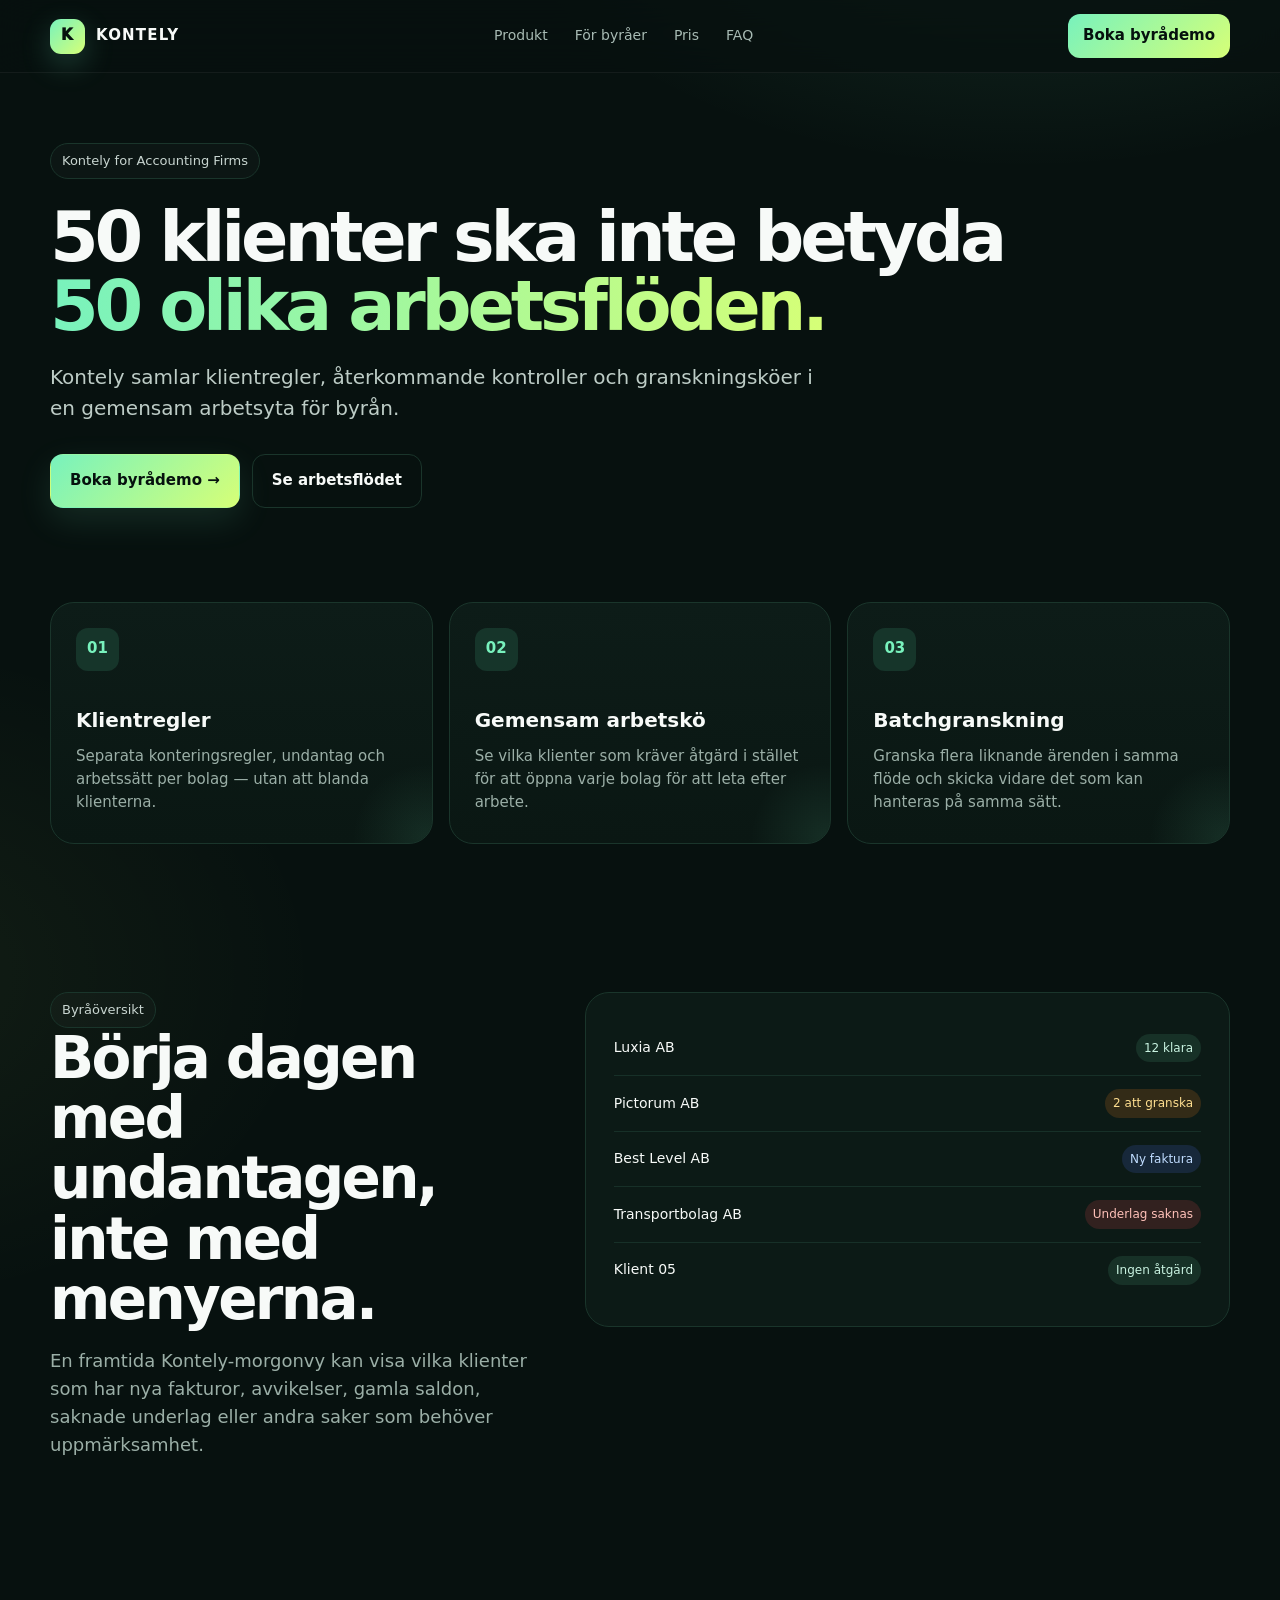
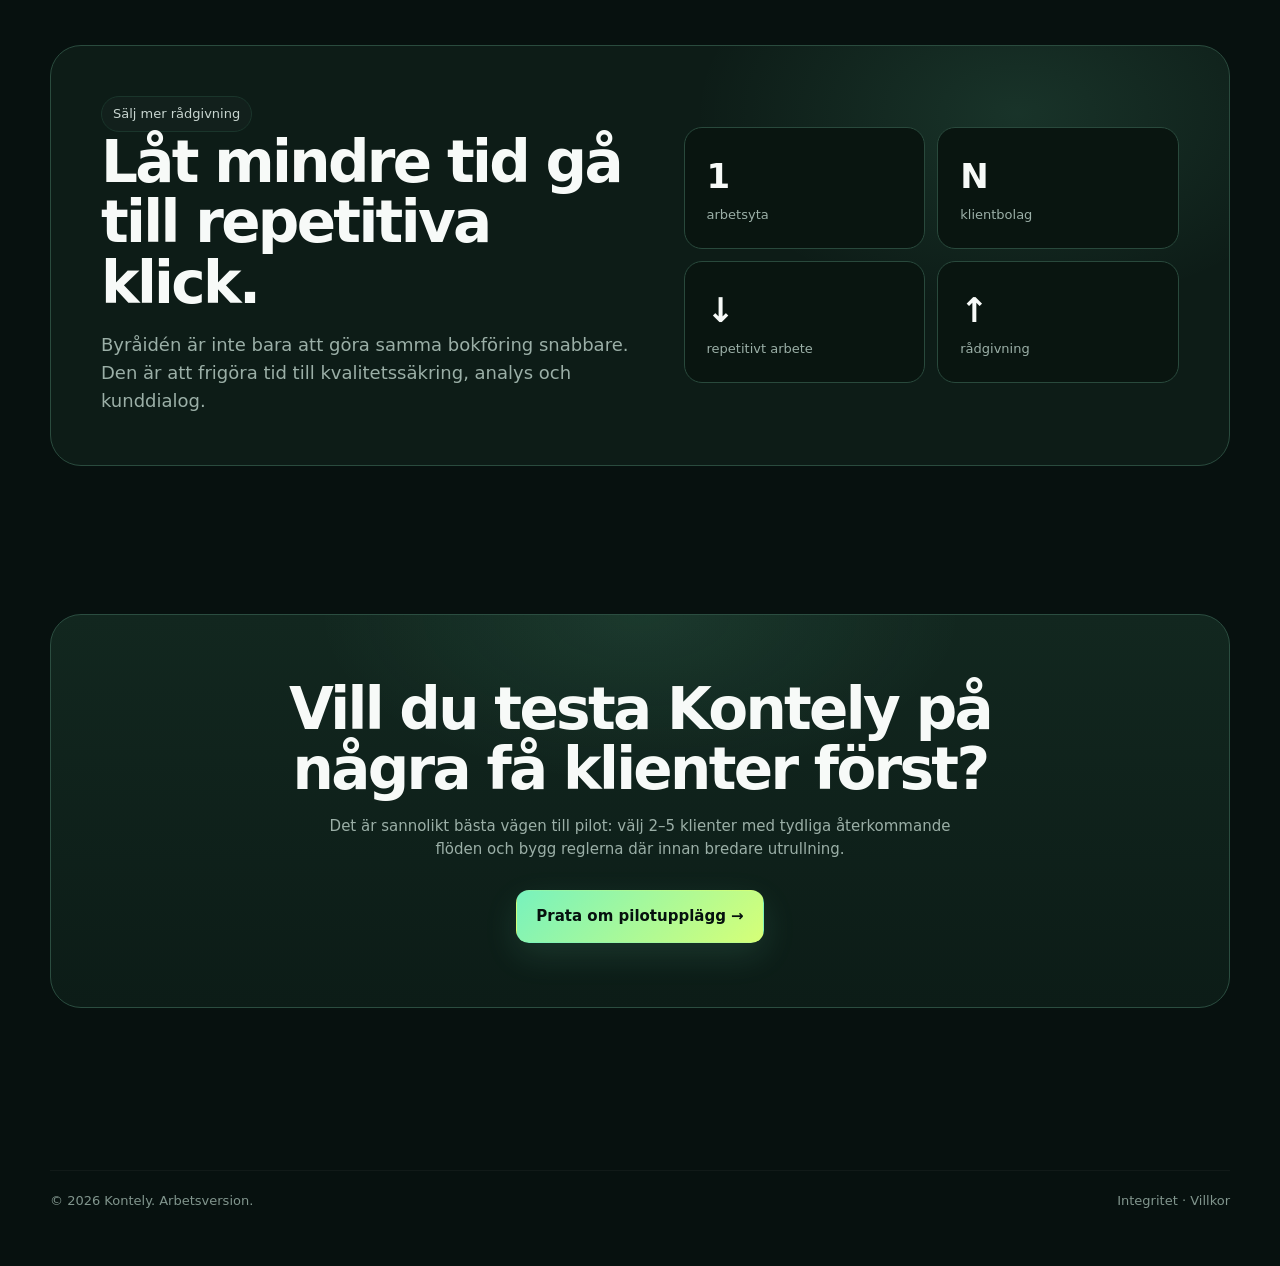
==== byra.html @ 3134841c "Add files via upload" ====
<!doctype html><html lang="sv"><head><meta charset="utf-8"><meta name="viewport" content="width=device-width,initial-scale=1"><title>För redovisningsbyråer — Kontely</title><meta name="description" content="Kontely för redovisningsbyråer: flera klienter, regler per bolag, batchgranskning och AI-stödda ekonomiflöden."><link rel="icon" href="favicon.svg"><link rel="stylesheet" href="styles.css"></head><body>
<nav><div class="wrap navin"><a class="brand" href="index.html"><span class="mark">K</span><span>KONTELY</span></a><div class="links"><a href="produkt.html">Produkt</a><a href="byra.html">För byråer</a><a href="index.html#pris">Pris</a><a href="index.html#faq">FAQ</a></div><div class="nav-actions"><a class="navcta primary" href="kontakt.html">Boka byrådemo</a></div></div></nav>
<main><section class="hero compact"><div class="wrap"><div class="eyebrow">Kontely for Accounting Firms</div><h1>50 klienter ska inte betyda <span class="grad">50 olika arbetsflöden.</span></h1><p class="lead">Kontely samlar klientregler, återkommande kontroller och granskningsköer i en gemensam arbetsyta för byrån.</p><div class="heroactions"><a class="btn primary" href="kontakt.html">Boka byrådemo →</a><a class="btn ghost" href="#byraflode">Se arbetsflödet</a></div></div></section>
<section class="section tight" id="byraflode"><div class="wrap"><div class="grid3"><article class="card feature-card"><div class="icon">01</div><h3>Klientregler</h3><p>Separata konteringsregler, undantag och arbetssätt per bolag — utan att blanda klienterna.</p></article><article class="card feature-card"><div class="icon">02</div><h3>Gemensam arbetskö</h3><p>Se vilka klienter som kräver åtgärd i stället för att öppna varje bolag för att leta efter arbete.</p></article><article class="card feature-card"><div class="icon">03</div><h3>Batchgranskning</h3><p>Granska flera liknande ärenden i samma flöde och skicka vidare det som kan hanteras på samma sätt.</p></article></div></div></section>
<section class="section"><div class="wrap split"><div><div class="eyebrow">Byråöversikt</div><h2>Börja dagen med undantagen, inte med menyerna.</h2><p class="sectionintro">En framtida Kontely-morgonvy kan visa vilka klienter som har nya fakturor, avvikelser, gamla saldon, saknade underlag eller andra saker som behöver uppmärksamhet.</p></div><div class="page-card"><div class="row"><span>Luxia AB</span><span class="pill">12 klara</span></div><div class="row"><span>Pictorum AB</span><span class="pill warn">2 att granska</span></div><div class="row"><span>Best Level AB</span><span class="pill info">Ny faktura</span></div><div class="row"><span>Transportbolag AB</span><span class="pill skip">Underlag saknas</span></div><div class="row"><span>Klient 05</span><span class="pill">Ingen åtgärd</span></div></div></div></section>
<section class="section tight"><div class="wrap"><div class="agency"><div><div class="eyebrow">Sälj mer rådgivning</div><h2>Låt mindre tid gå till repetitiva klick.</h2><p class="sectionintro" style="margin-bottom:0">Byråidén är inte bara att göra samma bokföring snabbare. Den är att frigöra tid till kvalitetssäkring, analys och kunddialog.</p></div><div class="metricbox"><div class="metric"><strong>1</strong><span>arbetsyta</span></div><div class="metric"><strong>N</strong><span>klientbolag</span></div><div class="metric"><strong>↓</strong><span>repetitivt arbete</span></div><div class="metric"><strong>↑</strong><span>rådgivning</span></div></div></div></div></section>
<section class="section"><div class="wrap"><div class="cta"><h2>Vill du testa Kontely på några få klienter först?</h2><p>Det är sannolikt bästa vägen till pilot: välj 2–5 klienter med tydliga återkommande flöden och bygg reglerna där innan bredare utrullning.</p><a class="btn primary" href="kontakt.html">Prata om pilotupplägg →</a></div></div></section></main>
<footer class="footer"><div class="wrap"><div class="copyright"><span>© 2026 Kontely. Arbetsversion.</span><span><a href="integritet.html">Integritet</a> · <a href="villkor.html">Villkor</a></span></div></div></footer><script src="app.js"></script></body></html>
---- styles.css ----
:root{
  --bg:#07110f;--bg-soft:#0a1713;--panel:#0d1c18;--panel-2:#10231d;
  --text:#f7faf8;--muted:#9bafa7;--muted2:#74877f;--line:#1a352b;
  --green:#78f2bd;--lime:#d6ff77;--amber:#ffd982;--red:#ffaaa0;--blue:#9fc9ff;
  --max:1180px;--radius:24px;--shadow:0 28px 80px rgba(0,0,0,.34);
}
*{box-sizing:border-box}html{scroll-behavior:smooth}body{margin:0;color:var(--text);background:
radial-gradient(900px 520px at 80% -5%,rgba(120,242,189,.13),transparent 60%),
radial-gradient(700px 520px at -10% 34%,rgba(214,255,119,.055),transparent 64%),var(--bg);
font:15px/1.55 Inter,ui-sans-serif,system-ui,-apple-system,BlinkMacSystemFont,"Segoe UI",sans-serif;-webkit-font-smoothing:antialiased}
a{color:inherit;text-decoration:none}button,input,textarea,select{font:inherit}button{color:inherit}.wrap{width:min(var(--max),calc(100% - 40px));margin:auto}
nav{position:sticky;top:0;z-index:50;border-bottom:1px solid rgba(255,255,255,.055);background:rgba(7,17,15,.76);backdrop-filter:blur(18px)}
.navin{height:72px;display:flex;align-items:center;justify-content:space-between;gap:28px}.brand{display:flex;align-items:center;gap:11px;font-weight:850;letter-spacing:.08em}.mark{width:35px;height:35px;border-radius:11px;display:grid;place-items:center;background:linear-gradient(135deg,var(--green),var(--lime));color:#06110e;font-weight:950;box-shadow:0 10px 30px rgba(120,242,189,.22)}.links{display:flex;align-items:center;gap:27px;color:#a8bbb4;font-size:14px}.links a:hover{color:#fff}.nav-actions{display:flex;align-items:center;gap:10px}.navcta{padding:10px 15px;border-radius:12px;border:1px solid var(--line);background:#0e1f1a;font-weight:750}.navcta.primary{border:0;background:linear-gradient(135deg,var(--green),var(--lime));color:#06110e}.menu-btn{display:none;background:#0d1c18;border:1px solid var(--line);border-radius:11px;padding:8px 11px}
.hero{padding:92px 0 56px}.hero.compact{padding:70px 0 34px}.eyebrow{display:inline-flex;align-items:center;gap:8px;padding:7px 11px;border:1px solid var(--line);border-radius:999px;background:rgba(255,255,255,.018);color:#c8d5d0;font-size:13px}.dot{width:7px;height:7px;border-radius:50%;background:var(--green);box-shadow:0 0 18px var(--green)}
h1,h2,h3{margin-top:0}.hero h1{max-width:960px;font-size:clamp(52px,7vw,86px);line-height:.98;letter-spacing:-.06em;margin:24px 0 22px}.hero.compact h1{font-size:clamp(44px,6vw,70px)}.grad{background:linear-gradient(90deg,var(--green),var(--lime));-webkit-background-clip:text;background-clip:text;color:transparent}.lead{max-width:770px;color:#bdccc6;font-size:20px}.heroactions{display:flex;gap:12px;flex-wrap:wrap;margin-top:30px}.btn{display:inline-flex;align-items:center;justify-content:center;gap:8px;padding:14px 19px;border-radius:13px;border:1px solid var(--line);background:#0c1b17;cursor:pointer;font-weight:760;transition:.18s ease}.btn:hover{transform:translateY(-2px);border-color:#315548}.btn.primary{background:linear-gradient(135deg,var(--green),var(--lime));color:#06110e;border-color:transparent;box-shadow:0 12px 34px rgba(120,242,189,.12)}.btn.ghost{background:transparent}.btn.small{padding:10px 14px;font-size:14px}.micro{font-size:13px;color:#7f938b;margin-top:13px}
.trustline{display:grid;grid-template-columns:repeat(3,1fr);gap:1px;margin-top:46px;border:1px solid var(--line);border-radius:18px;overflow:hidden;background:var(--line)}.trustline span{padding:16px 18px;background:#0a1713;color:#879b93;font-size:13px}.trustline strong{display:block;color:#dce6e2;margin-bottom:2px;font-size:13px}
.demo{position:relative;margin-top:54px;padding:14px;border:1px solid #224238;border-radius:30px;background:linear-gradient(180deg,rgba(255,255,255,.035),rgba(255,255,255,.012));box-shadow:var(--shadow)}.demo:before{content:"";position:absolute;inset:-1px;border-radius:30px;padding:1px;background:linear-gradient(110deg,rgba(120,242,189,.26),transparent 28%,transparent 70%,rgba(214,255,119,.13));-webkit-mask:linear-gradient(#000 0 0) content-box,linear-gradient(#000 0 0);-webkit-mask-composite:xor;pointer-events:none}.window{border:1px solid #203c32;border-radius:21px;overflow:hidden;background:#08140f}.bar{height:54px;display:flex;align-items:center;justify-content:space-between;padding:0 18px;border-bottom:1px solid #173027;color:#8ea29a;font-size:13px}.window-title{display:flex;align-items:center;gap:10px}.mini-mark{width:25px;height:25px;border-radius:8px;display:grid;place-items:center;background:linear-gradient(135deg,var(--green),var(--lime));color:#06110e;font-size:11px;font-weight:900}.lights{display:flex;gap:7px}.lights i{width:8px;height:8px;border-radius:50%;background:#2a463b}.demo-tabs{display:flex;gap:7px;padding:12px 14px;border-bottom:1px solid #173027;overflow:auto}.demo-tab{white-space:nowrap;padding:8px 11px;border-radius:10px;border:1px solid #1d392f;background:#0b1814;color:#91a69d;font-size:13px;cursor:pointer}.demo-tab.active{background:#163229;color:#e4fff2;border-color:#35624f}.demo-grid{display:grid;grid-template-columns:1.15fr .85fr;min-height:430px}.chat{padding:28px;border-right:1px solid #173027;background:radial-gradient(460px 260px at 10% 0,rgba(120,242,189,.035),transparent 70%)}.msg{max-width:87%;padding:15px 17px;border-radius:17px;margin-bottom:16px;font-size:15px}.user{margin-left:auto;background:#18362b;border-bottom-right-radius:6px}.ai{background:#0e211a;border:1px solid #1b382d;border-bottom-left-radius:6px}.ai strong{color:#fff}.status{padding:25px;background:linear-gradient(180deg,#0b1914,#09130f)}.status h3{margin:0 0 18px;font-size:15px;color:#d1ddd8}.row{display:flex;justify-content:space-between;gap:14px;align-items:center;padding:13px 0;border-bottom:1px solid #173028;font-size:14px}.row:last-child{border-bottom:0}.pill{white-space:nowrap;padding:5px 8px;border-radius:999px;background:#173127;color:#c9f3e1;font-size:12px}.pill.warn{background:#332b17;color:#ffdf90}.pill.skip{background:#32211f;color:#ffc1b9}.pill.info{background:#17283a;color:#c0dcff}.progress{height:6px;border-radius:999px;background:#142821;overflow:hidden;margin-top:18px}.progress span{display:block;width:71%;height:100%;background:linear-gradient(90deg,var(--green),var(--lime))}
.section{padding:88px 0}.section.tight{padding:60px 0}.section h2{font-size:clamp(36px,5vw,58px);line-height:1.04;letter-spacing:-.046em;margin:0 0 18px}.sectionintro{max-width:720px;color:var(--muted);font-size:18px;margin-bottom:38px}.grid3{display:grid;grid-template-columns:repeat(3,1fr);gap:16px}.grid2{display:grid;grid-template-columns:repeat(2,1fr);gap:16px}.card{position:relative;overflow:hidden;padding:25px;border:1px solid var(--line);border-radius:var(--radius);background:linear-gradient(180deg,var(--panel),#0a1713);transition:.18s ease}.card:hover{transform:translateY(-3px);border-color:#32574a}.card .icon{width:43px;height:43px;display:grid;place-items:center;border-radius:12px;background:#16352a;color:var(--green);font-weight:850;margin-bottom:34px}.card h3{margin:0 0 9px;font-size:20px}.card p{margin:0;color:var(--muted)}.card .tag{display:inline-block;margin-top:18px;padding:5px 8px;border:1px solid var(--line);border-radius:999px;color:#bdd0c8;font-size:12px}.feature-card{min-height:242px}.feature-card:after{content:"";position:absolute;width:150px;height:150px;right:-70px;bottom:-70px;background:radial-gradient(circle,rgba(120,242,189,.1),transparent 70%)}
.split{display:grid;grid-template-columns:.86fr 1.14fr;gap:48px;align-items:start}.steps{display:grid;gap:12px}.step{padding:20px;border:1px solid var(--line);border-radius:18px;background:#0c1b17}.step b{display:block;margin-bottom:5px;font-size:16px}.step span{color:var(--muted);font-size:14px}.number{margin-bottom:8px;color:var(--green);font-size:12px;letter-spacing:.14em;text-transform:uppercase}.checklist{display:grid;gap:11px;margin-top:24px}.check{display:flex;gap:10px;align-items:flex-start;color:#c3d0cb}.check i{font-style:normal;color:var(--green);font-weight:900}
.workflow{display:grid;grid-template-columns:1fr 68px 1fr 68px 1fr;gap:8px;align-items:center;margin-top:34px}.node{padding:22px;border:1px solid var(--line);border-radius:18px;background:#0c1a16;text-align:center}.node b{display:block;margin-bottom:5px}.node span{color:var(--muted);font-size:13px}.arrow{text-align:center;color:#577269;font-size:24px}
.agency{display:grid;grid-template-columns:1fr .9fr;gap:32px;align-items:center;padding:50px;border:1px solid #2a4b3e;border-radius:31px;background:radial-gradient(520px 320px at 82% 16%,rgba(120,242,189,.11),transparent 62%),#0d1c17}.agency h2{margin:0 0 15px}.bullets{display:grid;grid-template-columns:1fr 1fr;gap:10px;margin-top:23px}.bullet{padding:12px;border:1px solid #203c32;border-radius:12px;background:#10251e;color:#ccd7d3;font-size:14px}.metricbox{display:grid;grid-template-columns:1fr 1fr;gap:12px}.metric{padding:22px;border:1px solid #29493c;border-radius:18px;background:#091510}.metric strong{display:block;font-size:34px;letter-spacing:-.04em}.metric span{color:var(--muted);font-size:13px}
.pricing{display:grid;grid-template-columns:1fr 1fr;gap:16px;max-width:930px}.price{padding:30px;border:1px solid var(--line);border-radius:24px;background:#0c1b16}.price.featured{border-color:#4b806b;box-shadow:0 0 0 1px rgba(120,242,189,.07) inset}.price h3{font-size:24px;margin:0}.price p{color:var(--muted)}.amount{margin:22px 0 4px;font-size:44px;font-weight:850;letter-spacing:-.045em}.amount small{font-size:15px;color:var(--muted);font-weight:500}.list{display:grid;gap:10px;margin:24px 0}.list div{color:#c4d2cd;font-size:14px}
.faq{max-width:900px}.faq-item{border-bottom:1px solid var(--line)}.faq-q{width:100%;display:flex;justify-content:space-between;gap:20px;padding:20px 0;background:none;border:0;text-align:left;font-weight:750;cursor:pointer}.faq-q span:last-child{color:var(--green)}.faq-a{display:none;max-width:760px;padding:0 0 20px;color:var(--muted)}.faq-item.open .faq-a{display:block}.faq-item.open .faq-q span:last-child{transform:rotate(45deg)}
.cta{padding:64px;border:1px solid #2b4d40;border-radius:31px;text-align:center;background:radial-gradient(460px 240px at 50% 0,rgba(120,242,189,.09),transparent 70%),linear-gradient(180deg,#12271f,#0c1c17)}.cta h2{max-width:790px;margin:0 auto 16px}.cta p{max-width:670px;margin:0 auto 28px;color:var(--muted)}
.form-wrap{display:grid;grid-template-columns:.85fr 1.15fr;gap:30px}.form-card,.page-card{padding:28px;border:1px solid var(--line);border-radius:24px;background:#0c1a16}.field{display:grid;gap:7px;margin-bottom:15px}.field label{font-size:13px;color:#cbd7d2}.field input,.field textarea,.field select{width:100%;padding:13px 14px;border:1px solid #203c32;border-radius:12px;background:#081510;color:#fff;outline:none}.field input:focus,.field textarea:focus,.field select:focus{border-color:#4f9075}.field textarea{min-height:120px;resize:vertical}.form-note{margin-top:11px;color:#81948c;font-size:12px}.success{display:none;margin-top:14px;padding:12px;border:1px solid #2d654f;border-radius:12px;background:#102c22;color:#c9f3e1}
.footer{padding:44px 0 55px;color:#81958d;font-size:13px}.foot{display:grid;grid-template-columns:1.2fr 1fr 1fr 1fr;gap:28px;padding-top:30px;border-top:1px solid var(--line)}.foot h4{margin:0 0 12px;color:#dbe5e1;font-size:13px}.foot a{display:block;margin:7px 0;color:#8fa39a}.foot a:hover{color:#fff}.foot-brand{max-width:280px}.copyright{display:flex;justify-content:space-between;gap:20px;flex-wrap:wrap;margin-top:30px;padding-top:20px;border-top:1px solid rgba(255,255,255,.04)}.legal{max-width:850px}.legal h2{font-size:30px;margin-top:36px}.legal p,.legal li{color:#a9bbb3}.notice{margin:22px 0;padding:14px 16px;border:1px solid #4b4631;border-radius:14px;background:#211f13;color:#efdf9d}.badges{display:flex;flex-wrap:wrap;gap:9px;margin-top:22px}.badge{padding:7px 10px;border:1px solid var(--line);border-radius:999px;background:#0b1b16;color:#b7c8c1;font-size:12px}
@media(max-width:900px){.links{display:none}.menu-btn{display:block}.nav-actions .navcta:not(.primary){display:none}.hero{padding-top:60px}.demo-grid,.split,.agency,.form-wrap{grid-template-columns:1fr}.chat{border-right:0;border-bottom:1px solid #173027}.grid3,.pricing{grid-template-columns:1fr}.workflow{grid-template-columns:1fr}.arrow{transform:rotate(90deg)}.agency{padding:32px}.foot{grid-template-columns:1fr 1fr}.hero h1{font-size:56px}.trustline{grid-template-columns:1fr}}
@media(max-width:560px){.wrap{width:min(100% - 26px,var(--max))}.hero h1{font-size:45px}.lead{font-size:18px}.section{padding:68px 0}.grid2,.bullets,.metricbox,.foot{grid-template-columns:1fr}.cta{padding:36px 22px}.agency{padding:26px}.demo{padding:8px}.bar{font-size:12px}.chat,.status{padding:18px}.msg{max-width:96%}.navin{height:66px}.navcta.primary{padding:9px 12px}.heroactions .btn{width:100%}}
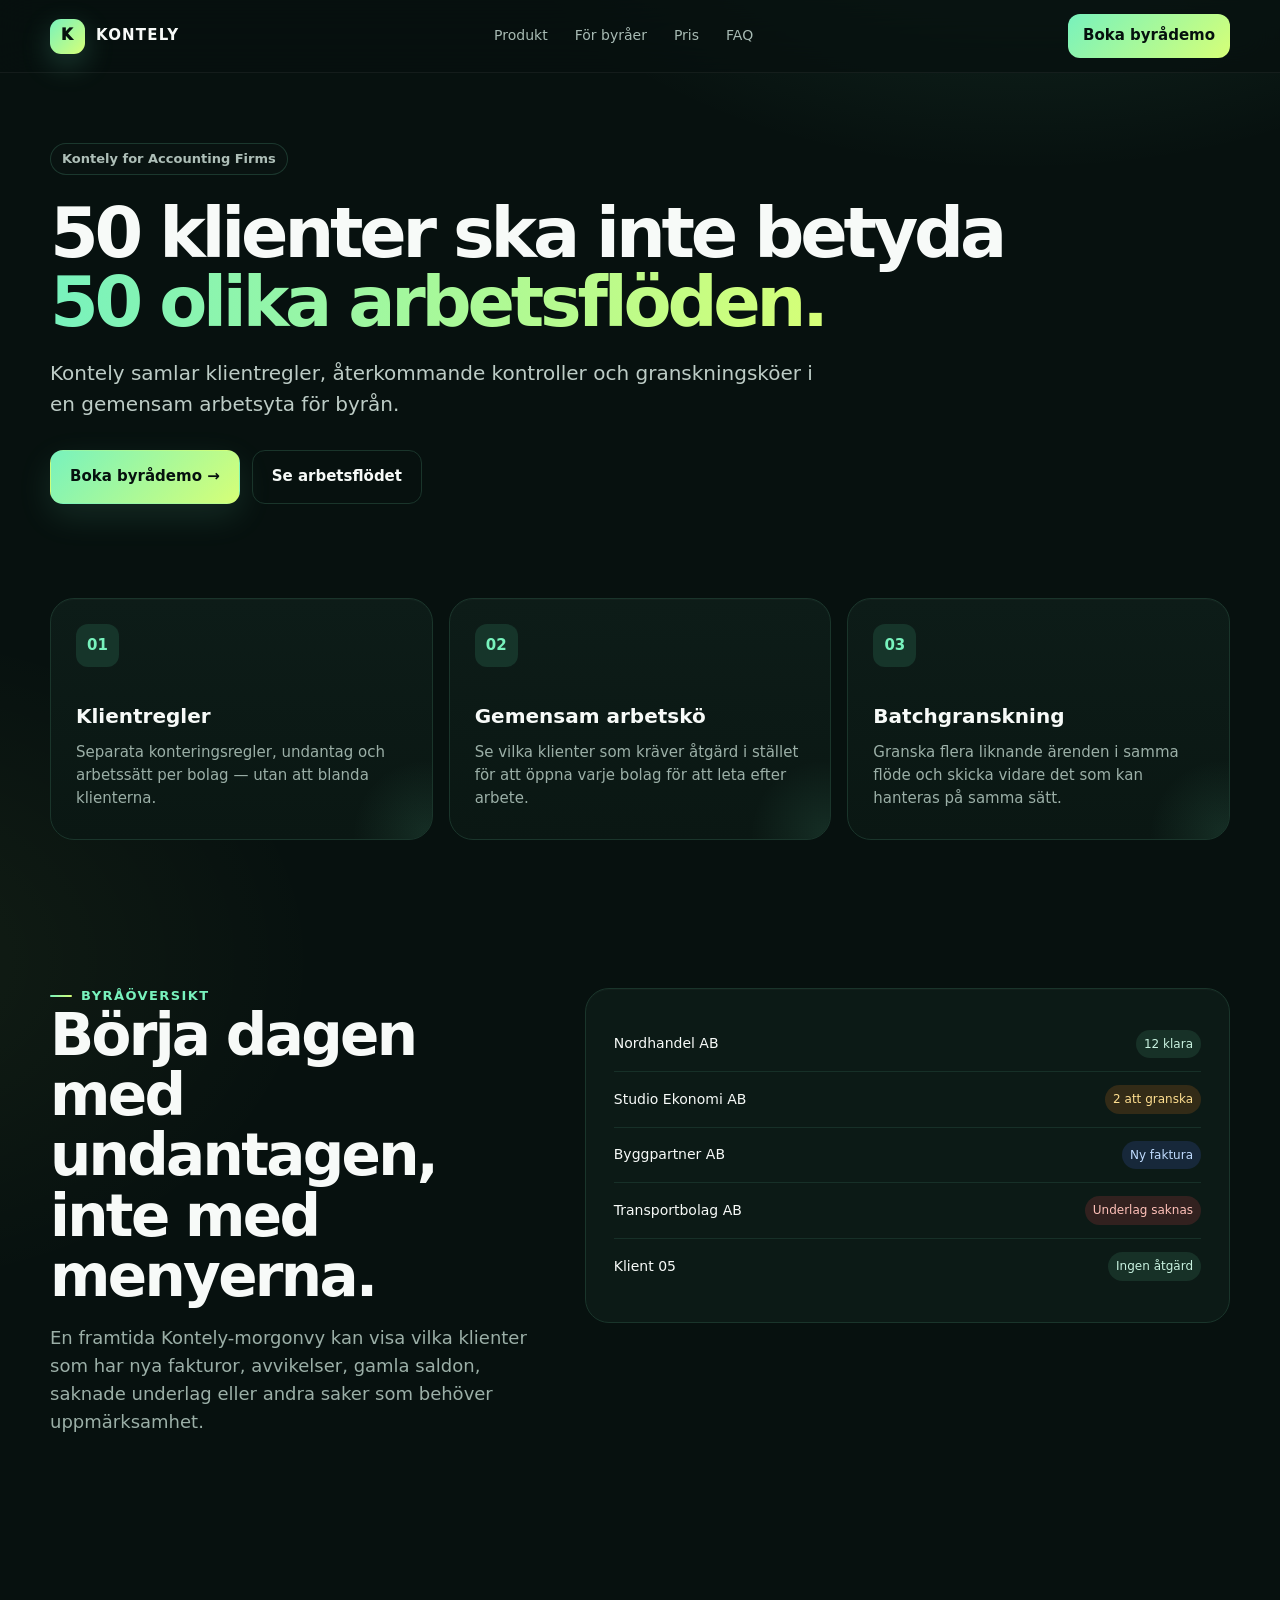
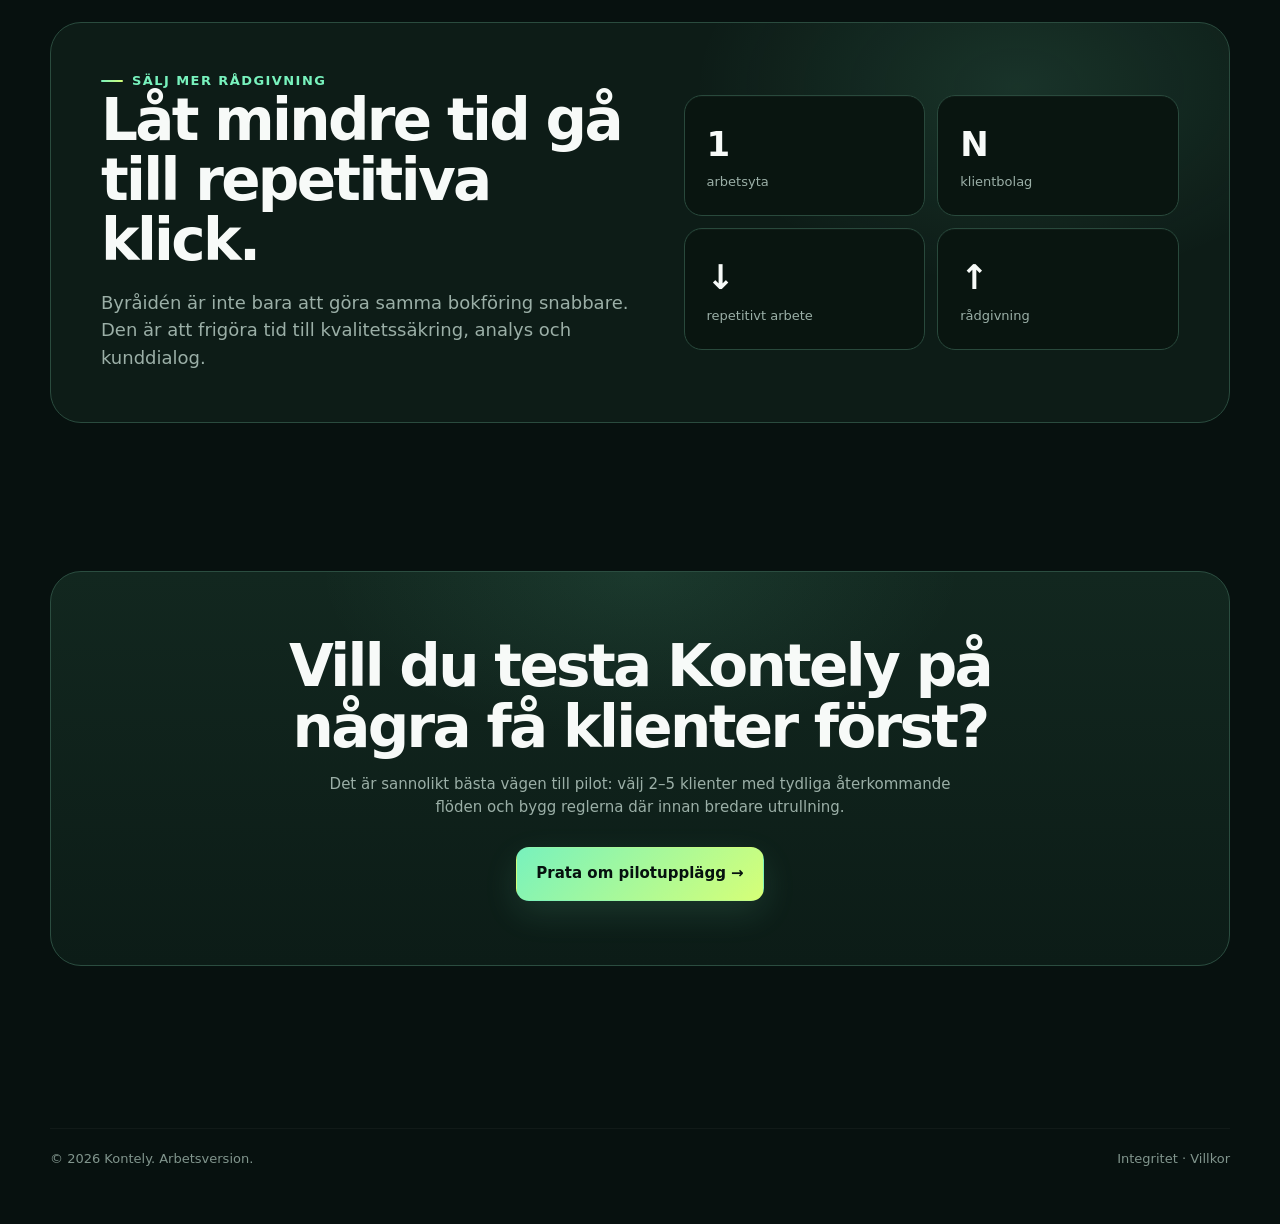
==== commit cfd1aec1: "Replace client-specific demo data with generic examples" ====
--- a/byra.html
+++ b/byra.html
@@ -2,7 +2,7 @@
 <nav><div class="wrap navin"><a class="brand" href="index.html"><span class="mark">K</span><span>KONTELY</span></a><div class="links"><a href="produkt.html">Produkt</a><a href="byra.html">För byråer</a><a href="index.html#pris">Pris</a><a href="index.html#faq">FAQ</a></div><div class="nav-actions"><a class="navcta primary" href="kontakt.html">Boka byrådemo</a></div></div></nav>
 <main><section class="hero compact"><div class="wrap"><div class="eyebrow">Kontely for Accounting Firms</div><h1>50 klienter ska inte betyda <span class="grad">50 olika arbetsflöden.</span></h1><p class="lead">Kontely samlar klientregler, återkommande kontroller och granskningsköer i en gemensam arbetsyta för byrån.</p><div class="heroactions"><a class="btn primary" href="kontakt.html">Boka byrådemo →</a><a class="btn ghost" href="#byraflode">Se arbetsflödet</a></div></div></section>
 <section class="section tight" id="byraflode"><div class="wrap"><div class="grid3"><article class="card feature-card"><div class="icon">01</div><h3>Klientregler</h3><p>Separata konteringsregler, undantag och arbetssätt per bolag — utan att blanda klienterna.</p></article><article class="card feature-card"><div class="icon">02</div><h3>Gemensam arbetskö</h3><p>Se vilka klienter som kräver åtgärd i stället för att öppna varje bolag för att leta efter arbete.</p></article><article class="card feature-card"><div class="icon">03</div><h3>Batchgranskning</h3><p>Granska flera liknande ärenden i samma flöde och skicka vidare det som kan hanteras på samma sätt.</p></article></div></div></section>
-<section class="section"><div class="wrap split"><div><div class="eyebrow">Byråöversikt</div><h2>Börja dagen med undantagen, inte med menyerna.</h2><p class="sectionintro">En framtida Kontely-morgonvy kan visa vilka klienter som har nya fakturor, avvikelser, gamla saldon, saknade underlag eller andra saker som behöver uppmärksamhet.</p></div><div class="page-card"><div class="row"><span>Luxia AB</span><span class="pill">12 klara</span></div><div class="row"><span>Pictorum AB</span><span class="pill warn">2 att granska</span></div><div class="row"><span>Best Level AB</span><span class="pill info">Ny faktura</span></div><div class="row"><span>Transportbolag AB</span><span class="pill skip">Underlag saknas</span></div><div class="row"><span>Klient 05</span><span class="pill">Ingen åtgärd</span></div></div></div></section>
+<section class="section"><div class="wrap split"><div><div class="eyebrow">Byråöversikt</div><h2>Börja dagen med undantagen, inte med menyerna.</h2><p class="sectionintro">En framtida Kontely-morgonvy kan visa vilka klienter som har nya fakturor, avvikelser, gamla saldon, saknade underlag eller andra saker som behöver uppmärksamhet.</p></div><div class="page-card"><div class="row"><span>Nordhandel AB</span><span class="pill">12 klara</span></div><div class="row"><span>Studio Ekonomi AB</span><span class="pill warn">2 att granska</span></div><div class="row"><span>Byggpartner AB</span><span class="pill info">Ny faktura</span></div><div class="row"><span>Transportbolag AB</span><span class="pill skip">Underlag saknas</span></div><div class="row"><span>Klient 05</span><span class="pill">Ingen åtgärd</span></div></div></div></section>
 <section class="section tight"><div class="wrap"><div class="agency"><div><div class="eyebrow">Sälj mer rådgivning</div><h2>Låt mindre tid gå till repetitiva klick.</h2><p class="sectionintro" style="margin-bottom:0">Byråidén är inte bara att göra samma bokföring snabbare. Den är att frigöra tid till kvalitetssäkring, analys och kunddialog.</p></div><div class="metricbox"><div class="metric"><strong>1</strong><span>arbetsyta</span></div><div class="metric"><strong>N</strong><span>klientbolag</span></div><div class="metric"><strong>↓</strong><span>repetitivt arbete</span></div><div class="metric"><strong>↑</strong><span>rådgivning</span></div></div></div></div></section>
 <section class="section"><div class="wrap"><div class="cta"><h2>Vill du testa Kontely på några få klienter först?</h2><p>Det är sannolikt bästa vägen till pilot: välj 2–5 klienter med tydliga återkommande flöden och bygg reglerna där innan bredare utrullning.</p><a class="btn primary" href="kontakt.html">Prata om pilotupplägg →</a></div></div></section></main>
 <footer class="footer"><div class="wrap"><div class="copyright"><span>© 2026 Kontely. Arbetsversion.</span><span><a href="integritet.html">Integritet</a> · <a href="villkor.html">Villkor</a></span></div></div></footer><script src="app.js"></script></body></html>
--- a/styles.css
+++ b/styles.css
@@ -26,3 +26,49 @@
 .footer{padding:44px 0 55px;color:#81958d;font-size:13px}.foot{display:grid;grid-template-columns:1.2fr 1fr 1fr 1fr;gap:28px;padding-top:30px;border-top:1px solid var(--line)}.foot h4{margin:0 0 12px;color:#dbe5e1;font-size:13px}.foot a{display:block;margin:7px 0;color:#8fa39a}.foot a:hover{color:#fff}.foot-brand{max-width:280px}.copyright{display:flex;justify-content:space-between;gap:20px;flex-wrap:wrap;margin-top:30px;padding-top:20px;border-top:1px solid rgba(255,255,255,.04)}.legal{max-width:850px}.legal h2{font-size:30px;margin-top:36px}.legal p,.legal li{color:#a9bbb3}.notice{margin:22px 0;padding:14px 16px;border:1px solid #4b4631;border-radius:14px;background:#211f13;color:#efdf9d}.badges{display:flex;flex-wrap:wrap;gap:9px;margin-top:22px}.badge{padding:7px 10px;border:1px solid var(--line);border-radius:999px;background:#0b1b16;color:#b7c8c1;font-size:12px}
 @media(max-width:900px){.links{display:none}.menu-btn{display:block}.nav-actions .navcta:not(.primary){display:none}.hero{padding-top:60px}.demo-grid,.split,.agency,.form-wrap{grid-template-columns:1fr}.chat{border-right:0;border-bottom:1px solid #173027}.grid3,.pricing{grid-template-columns:1fr}.workflow{grid-template-columns:1fr}.arrow{transform:rotate(90deg)}.agency{padding:32px}.foot{grid-template-columns:1fr 1fr}.hero h1{font-size:56px}.trustline{grid-template-columns:1fr}}
 @media(max-width:560px){.wrap{width:min(100% - 26px,var(--max))}.hero h1{font-size:45px}.lead{font-size:18px}.section{padding:68px 0}.grid2,.bullets,.metricbox,.foot{grid-template-columns:1fr}.cta{padding:36px 22px}.agency{padding:26px}.demo{padding:8px}.bar{font-size:12px}.chat,.status{padding:18px}.msg{max-width:96%}.navin{height:66px}.navcta.primary{padding:9px 12px}.heroactions .btn{width:100%}}
+
+.mobile-menu{display:none}
+@media(max-width:900px){
+  nav.menu-open .mobile-menu{display:grid;padding:10px 20px 18px;border-top:1px solid var(--line);background:rgba(7,17,15,.98)}
+  .mobile-menu a{padding:14px 4px;border-bottom:1px solid rgba(255,255,255,.06);font-weight:700;color:#dce6e2}
+  .mobile-menu a:last-child{border-bottom:0}
+  .mobile-menu .mobile-demo{color:#06110e;background:linear-gradient(135deg,var(--green),var(--lime));padding:12px 14px;border-radius:12px;margin-top:10px;text-align:center}
+  .menu-btn{min-width:42px;font-size:20px;line-height:1}
+}
+
+/* Premium polish */
+::selection{background:rgba(120,242,189,.25);color:#fff}
+a,button{-webkit-tap-highlight-color:transparent}.btn:focus-visible,.navcta:focus-visible,.menu-btn:focus-visible,.demo-tab:focus-visible,.faq-q:focus-visible,a:focus-visible{outline:2px solid var(--green);outline-offset:3px}
+.hero-proof{display:flex;flex-wrap:wrap;gap:10px;margin-top:20px}.hero-proof span{display:flex;align-items:center;gap:8px;padding:9px 12px;border:1px solid rgba(120,242,189,.14);border-radius:999px;background:rgba(13,28,24,.62);color:#b8c9c2;font-size:12px}.hero-proof b{color:var(--green);font-size:11px;letter-spacing:.08em}
+.card,.price,.step,.page-card,.metric,.node{box-shadow:inset 0 1px 0 rgba(255,255,255,.025)}
+.navcta,.btn,.menu-btn,.demo-tab{transition:transform .18s ease,border-color .18s ease,background .18s ease,opacity .18s ease}.navcta:hover{border-color:#315548}.navcta.primary:hover,.btn.primary:hover{filter:brightness(1.04)}
+@media(max-width:560px){.hero{padding-top:46px}.hero h1{font-size:clamp(42px,12.4vw,52px);line-height:1.01}.hero.compact h1{font-size:clamp(40px,11.5vw,49px)}.trustline{margin-top:32px}.hero-proof{gap:7px}.hero-proof span{width:100%;border-radius:12px}.demo{margin-top:38px}.section h2{font-size:clamp(34px,10vw,44px)}.amount{font-size:38px}}
+@media(prefers-reduced-motion:reduce){html{scroll-behavior:auto}*,*:before,*:after{transition:none!important}}
+
+/* Mobile hero proof layout fix */
+@media(max-width:560px){
+  .hero-proof{display:grid;grid-template-columns:1fr;gap:8px;margin-top:18px}
+  .hero-proof span{display:grid;grid-template-columns:34px 1fr;align-items:center;gap:8px;width:100%;padding:11px 13px;border-radius:12px;line-height:1.35}
+  .hero-proof b{display:block;font-size:11px;letter-spacing:.08em}
+}
+
+/* Desktop section typography refinement */
+#produkt .eyebrow{max-width:100%;white-space:normal}
+#produkt h2{max-width:980px;font-size:clamp(42px,4.4vw,64px);line-height:1.02;letter-spacing:-.045em;text-wrap:balance}
+@media(min-width:901px){#produkt .sectionintro{max-width:780px}}
+@media(max-width:900px){#produkt h2{font-size:clamp(36px,7vw,52px)}}
+
+/* Eyebrow labels: compact premium section labels */
+.eyebrow{max-width:min(100%,620px);padding:6px 10px;border-radius:10px;font-size:12px;line-height:1.25;letter-spacing:.035em;font-weight:700;color:#aebfb8;background:rgba(255,255,255,.012);border-color:rgba(120,242,189,.16)}
+.hero>.wrap>.eyebrow{border-radius:999px}
+@media(max-width:560px){.eyebrow{max-width:100%;font-size:11px;padding:6px 9px;letter-spacing:.025em}.hero>.wrap>.eyebrow{border-radius:999px}}
+
+/* Section label sizing balance */
+.eyebrow{font-size:14px;padding:8px 14px;line-height:1.25;letter-spacing:.02em;font-weight:700;border-radius:12px}
+@media(max-width:560px){.eyebrow{font-size:13px;padding:7px 12px}}
+
+/* Section kicker redesign: clear hierarchy, not button-like */
+.section .eyebrow,.section.tight .eyebrow,.agency .eyebrow{display:flex;width:max-content;max-width:100%;align-items:center;gap:9px;padding:0;border:0;border-radius:0;background:transparent;color:var(--green);font-size:13px;line-height:1.3;font-weight:800;letter-spacing:.11em;text-transform:uppercase}
+.section .eyebrow:before,.section.tight .eyebrow:before,.agency .eyebrow:before{content:"";width:22px;height:2px;border-radius:2px;background:linear-gradient(90deg,var(--green),var(--lime));flex:0 0 auto}
+.hero>.wrap>.eyebrow{font-size:13px;padding:7px 11px;letter-spacing:0;text-transform:none;font-weight:600}
+@media(max-width:560px){.section .eyebrow,.section.tight .eyebrow,.agency .eyebrow{font-size:12px;letter-spacing:.09em}.section .eyebrow:before,.section.tight .eyebrow:before,.agency .eyebrow:before{width:18px}}
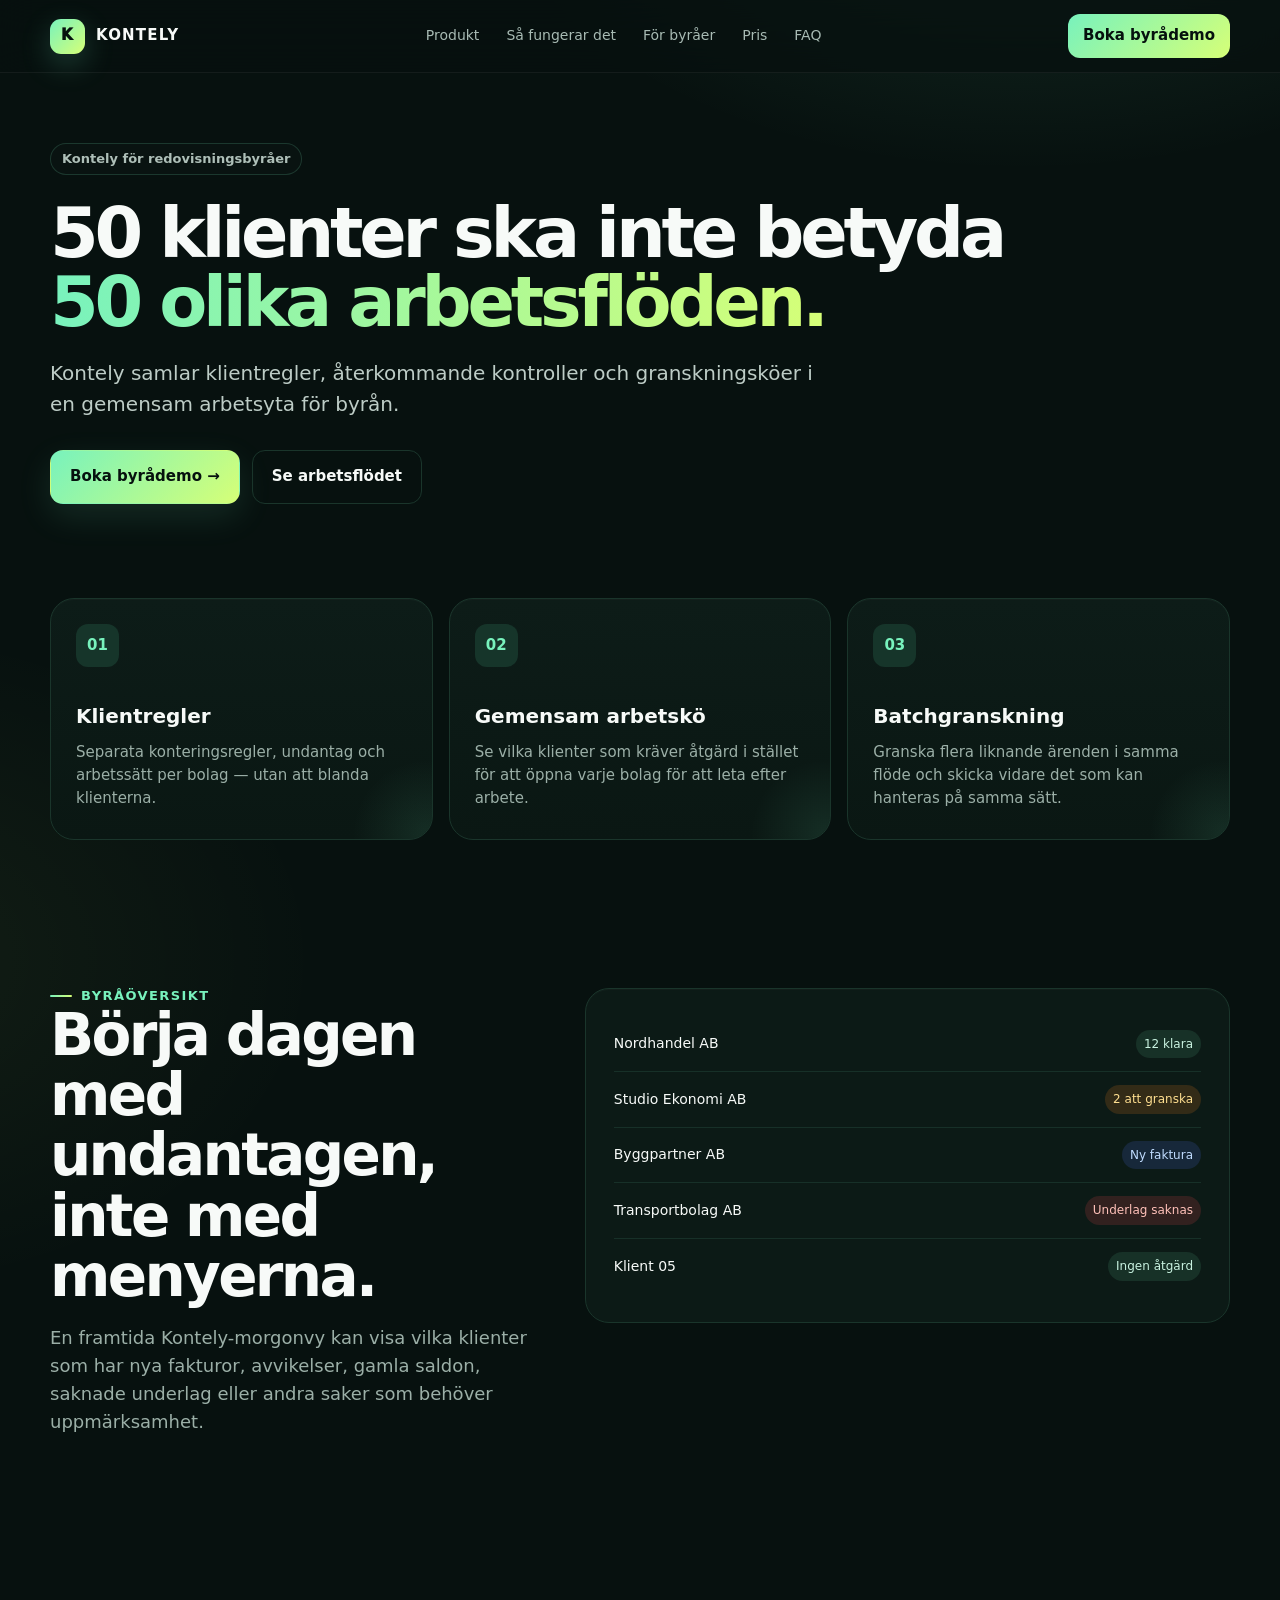
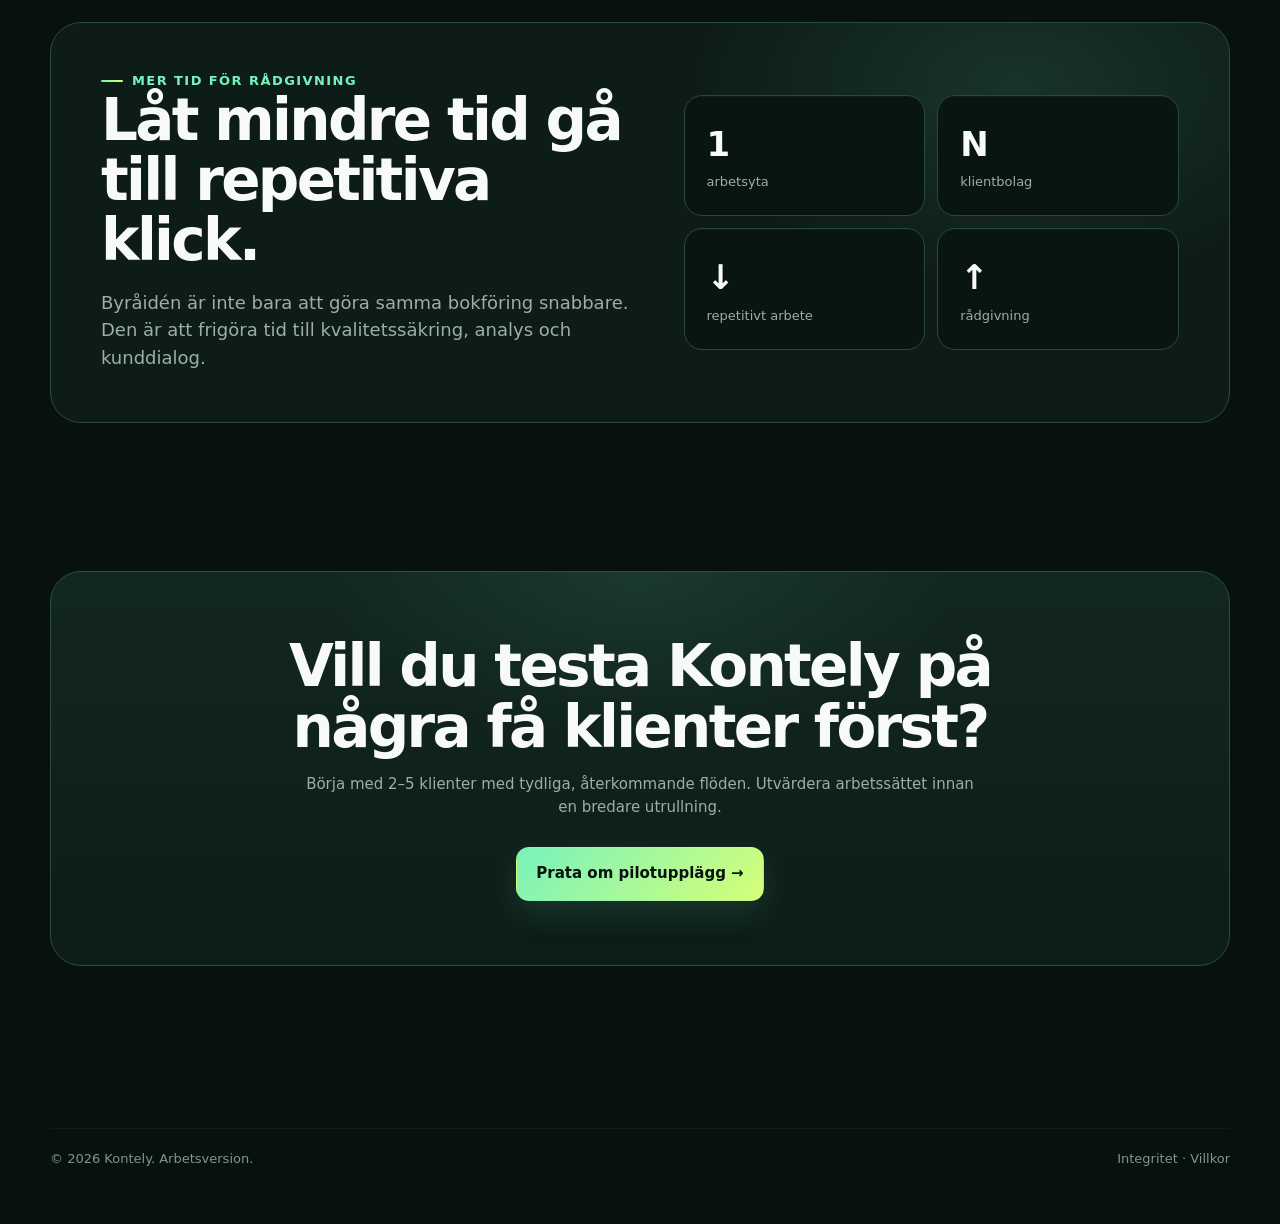
==== commit db512a25: "Polish sitewide layout copy accessibility and navigation" ====
--- a/byra.html
+++ b/byra.html
@@ -1,8 +1,8 @@
-<!doctype html><html lang="sv"><head><meta charset="utf-8"><meta name="viewport" content="width=device-width,initial-scale=1"><title>För redovisningsbyråer — Kontely</title><meta name="description" content="Kontely för redovisningsbyråer: flera klienter, regler per bolag, batchgranskning och AI-stödda ekonomiflöden."><link rel="icon" href="favicon.svg"><link rel="stylesheet" href="styles.css"></head><body>
-<nav><div class="wrap navin"><a class="brand" href="index.html"><span class="mark">K</span><span>KONTELY</span></a><div class="links"><a href="produkt.html">Produkt</a><a href="byra.html">För byråer</a><a href="index.html#pris">Pris</a><a href="index.html#faq">FAQ</a></div><div class="nav-actions"><a class="navcta primary" href="kontakt.html">Boka byrådemo</a></div></div></nav>
-<main><section class="hero compact"><div class="wrap"><div class="eyebrow">Kontely for Accounting Firms</div><h1>50 klienter ska inte betyda <span class="grad">50 olika arbetsflöden.</span></h1><p class="lead">Kontely samlar klientregler, återkommande kontroller och granskningsköer i en gemensam arbetsyta för byrån.</p><div class="heroactions"><a class="btn primary" href="kontakt.html">Boka byrådemo →</a><a class="btn ghost" href="#byraflode">Se arbetsflödet</a></div></div></section>
+<!doctype html><html lang="sv"><head><meta charset="utf-8"><meta name="viewport" content="width=device-width,initial-scale=1"><meta name="theme-color" content="#07110f"><title>För redovisningsbyråer — Kontely</title><meta name="description" content="Kontely för redovisningsbyråer: flera klienter, regler per bolag, batchgranskning och AI-stödda ekonomiflöden."><link rel="icon" href="favicon.svg"><link rel="stylesheet" href="styles.css"></head><body>
+<nav><div class="wrap navin"><a class="brand" href="index.html"><span class="mark">K</span><span>KONTELY</span></a><div class="links"><a href="produkt.html">Produkt</a><a href="index.html#hur">Så fungerar det</a><a href="byra.html">För byråer</a><a href="index.html#pris">Pris</a><a href="index.html#faq">FAQ</a></div><div class="nav-actions"><a class="navcta primary" href="kontakt.html">Boka byrådemo</a></div></div></nav>
+<main><section class="hero compact"><div class="wrap"><div class="eyebrow">Kontely för redovisningsbyråer</div><h1>50 klienter ska inte betyda <span class="grad">50 olika arbetsflöden.</span></h1><p class="lead">Kontely samlar klientregler, återkommande kontroller och granskningsköer i en gemensam arbetsyta för byrån.</p><div class="heroactions"><a class="btn primary" href="kontakt.html">Boka byrådemo →</a><a class="btn ghost" href="#byraflode">Se arbetsflödet</a></div></div></section>
 <section class="section tight" id="byraflode"><div class="wrap"><div class="grid3"><article class="card feature-card"><div class="icon">01</div><h3>Klientregler</h3><p>Separata konteringsregler, undantag och arbetssätt per bolag — utan att blanda klienterna.</p></article><article class="card feature-card"><div class="icon">02</div><h3>Gemensam arbetskö</h3><p>Se vilka klienter som kräver åtgärd i stället för att öppna varje bolag för att leta efter arbete.</p></article><article class="card feature-card"><div class="icon">03</div><h3>Batchgranskning</h3><p>Granska flera liknande ärenden i samma flöde och skicka vidare det som kan hanteras på samma sätt.</p></article></div></div></section>
 <section class="section"><div class="wrap split"><div><div class="eyebrow">Byråöversikt</div><h2>Börja dagen med undantagen, inte med menyerna.</h2><p class="sectionintro">En framtida Kontely-morgonvy kan visa vilka klienter som har nya fakturor, avvikelser, gamla saldon, saknade underlag eller andra saker som behöver uppmärksamhet.</p></div><div class="page-card"><div class="row"><span>Nordhandel AB</span><span class="pill">12 klara</span></div><div class="row"><span>Studio Ekonomi AB</span><span class="pill warn">2 att granska</span></div><div class="row"><span>Byggpartner AB</span><span class="pill info">Ny faktura</span></div><div class="row"><span>Transportbolag AB</span><span class="pill skip">Underlag saknas</span></div><div class="row"><span>Klient 05</span><span class="pill">Ingen åtgärd</span></div></div></div></section>
-<section class="section tight"><div class="wrap"><div class="agency"><div><div class="eyebrow">Sälj mer rådgivning</div><h2>Låt mindre tid gå till repetitiva klick.</h2><p class="sectionintro" style="margin-bottom:0">Byråidén är inte bara att göra samma bokföring snabbare. Den är att frigöra tid till kvalitetssäkring, analys och kunddialog.</p></div><div class="metricbox"><div class="metric"><strong>1</strong><span>arbetsyta</span></div><div class="metric"><strong>N</strong><span>klientbolag</span></div><div class="metric"><strong>↓</strong><span>repetitivt arbete</span></div><div class="metric"><strong>↑</strong><span>rådgivning</span></div></div></div></div></section>
-<section class="section"><div class="wrap"><div class="cta"><h2>Vill du testa Kontely på några få klienter först?</h2><p>Det är sannolikt bästa vägen till pilot: välj 2–5 klienter med tydliga återkommande flöden och bygg reglerna där innan bredare utrullning.</p><a class="btn primary" href="kontakt.html">Prata om pilotupplägg →</a></div></div></section></main>
+<section class="section tight"><div class="wrap"><div class="agency"><div><div class="eyebrow">Mer tid för rådgivning</div><h2>Låt mindre tid gå till repetitiva klick.</h2><p class="sectionintro" style="margin-bottom:0">Byråidén är inte bara att göra samma bokföring snabbare. Den är att frigöra tid till kvalitetssäkring, analys och kunddialog.</p></div><div class="metricbox"><div class="metric"><strong>1</strong><span>arbetsyta</span></div><div class="metric"><strong>N</strong><span>klientbolag</span></div><div class="metric"><strong>↓</strong><span>repetitivt arbete</span></div><div class="metric"><strong>↑</strong><span>rådgivning</span></div></div></div></div></section>
+<section class="section"><div class="wrap"><div class="cta"><h2>Vill du testa Kontely på några få klienter först?</h2><p>Börja med 2–5 klienter med tydliga, återkommande flöden. Utvärdera arbetssättet innan en bredare utrullning.</p><a class="btn primary" href="kontakt.html">Prata om pilotupplägg →</a></div></div></section></main>
 <footer class="footer"><div class="wrap"><div class="copyright"><span>© 2026 Kontely. Arbetsversion.</span><span><a href="integritet.html">Integritet</a> · <a href="villkor.html">Villkor</a></span></div></div></footer><script src="app.js"></script></body></html>
